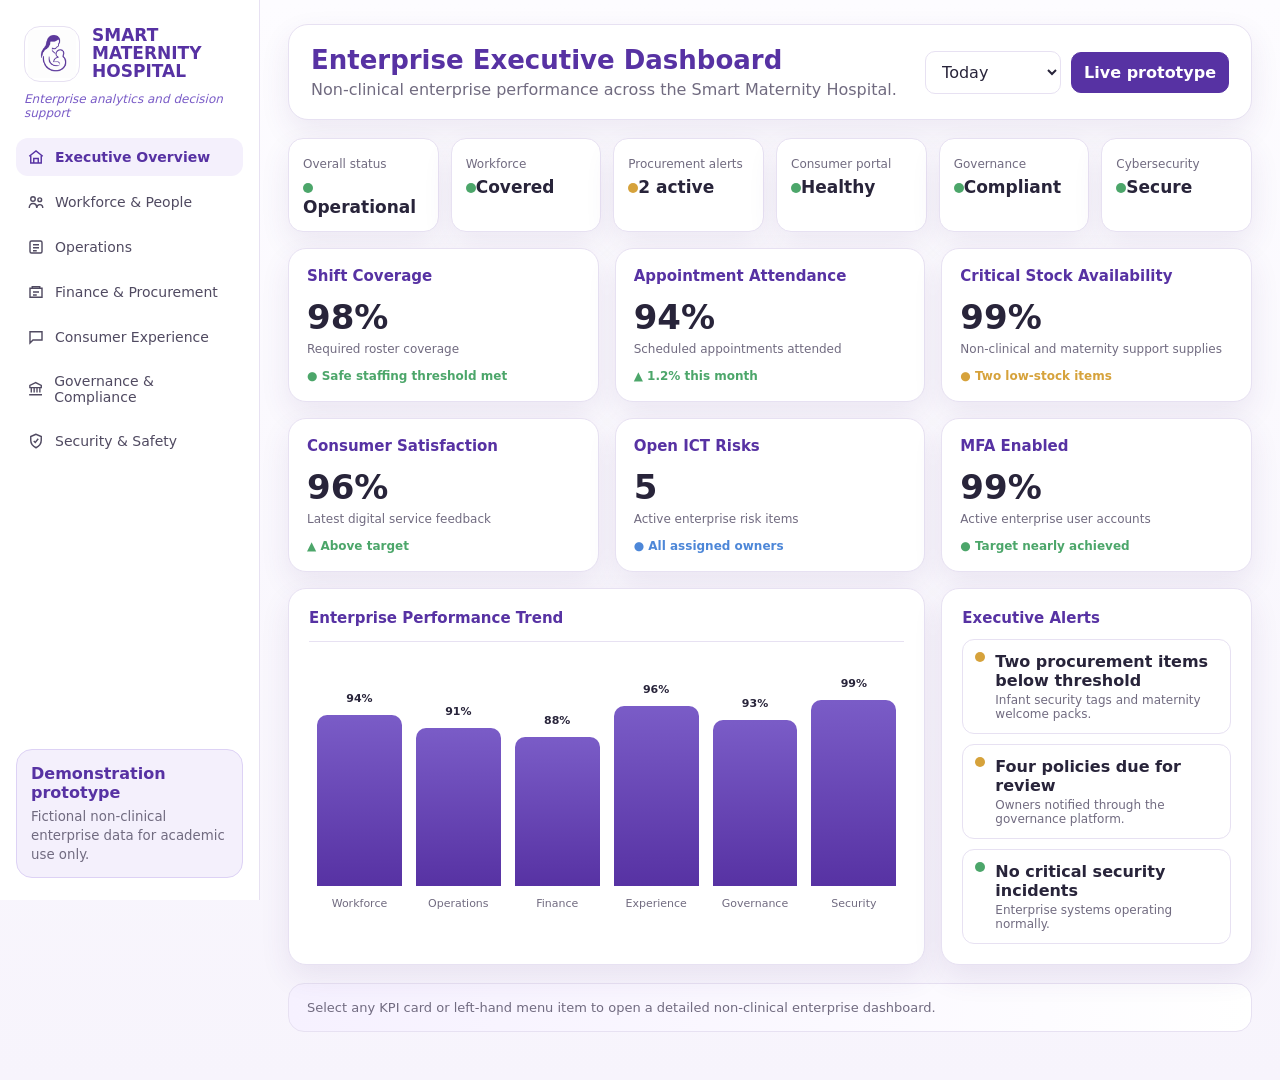
==== index.html @ a30bb9b2 "Add files via upload" ====
<!DOCTYPE html><html lang="en"><head><meta charset="UTF-8"><meta name="viewport" content="width=device-width,initial-scale=1.0"><title>Enterprise Executive Dashboard</title><link rel="stylesheet" href="assets/css/styles.css"></head>
<body><div class="shell">
<aside class="sidebar">
 <div>
  <div class="brand"><div class="logo"><img src="assets/smart-maternity-logo.png" alt="Smart Maternity Hospital logo"></div><h1>SMART<br>MATERNITY<br>HOSPITAL</h1></div>
  <div class="tagline">Enterprise analytics and decision support</div>
 </div>
 <nav><a class="nav-link active" href="index.html"><svg viewBox="0 0 24 24"><path d="M3 11 12 4l9 7"/><path d="M5 10v10h14V10"/><path d="M9 20v-6h6v6"/></svg>Executive Overview</a><a class="nav-link " href="workforce.html"><svg viewBox="0 0 24 24"><circle cx="8" cy="8" r="3"/><circle cx="17" cy="9" r="2.5"/><path d="M3 20c0-4 2-6 5-6s5 2 5 6M13 20c.2-3 1.8-4.5 4-4.5S21 17 21 20"/></svg>Workforce & People</a><a class="nav-link " href="operations.html"><svg viewBox="0 0 24 24"><rect x="4" y="4" width="16" height="16" rx="2"/><path d="M8 9h8M8 13h8M8 17h5"/></svg>Operations</a><a class="nav-link " href="finance.html"><svg viewBox="0 0 24 24"><path d="M4 7h16v12H4z"/><path d="M7 7V5h10v2M8 12h8M8 16h5"/></svg>Finance & Procurement</a><a class="nav-link " href="customer.html"><svg viewBox="0 0 24 24"><path d="M4 5h16v11H8l-4 4V5Z"/></svg>Consumer Experience</a><a class="nav-link " href="governance.html"><svg viewBox="0 0 24 24"><path d="M12 3 4 7v3h16V7l-8-4Z"/><path d="M6 10v7M10 10v7M14 10v7M18 10v7M3 20h18"/></svg>Governance & Compliance</a><a class="nav-link " href="security.html"><svg viewBox="0 0 24 24"><path d="M12 3 5 6v5c0 5 3 8 7 10 4-2 7-5 7-10V6l-7-3Z"/><path d="m9 12 2 2 4-5"/></svg>Security & Safety</a></nav>
 <div class="sidebar-note"><strong>Demonstration prototype</strong><small>Fictional non-clinical enterprise data for academic use only.</small></div>
</aside><main><header class="header"><div><h2>Enterprise Executive Dashboard</h2><p>Non-clinical enterprise performance across the Smart Maternity Hospital.</p></div><div class="controls"><select id="period"><option value="today">Today</option><option value="week">This week</option><option value="month">This month</option></select><span class="chip active">Live prototype</span></div></header>
<section class="summary-strip">
<div class="summary-item"><span>Overall status</span><strong class="statusline"><i class="dot green"></i>Operational</strong></div>
<div class="summary-item"><span>Workforce</span><strong class="statusline"><i class="dot green"></i>Covered</strong></div>
<div class="summary-item"><span>Procurement alerts</span><strong class="statusline"><i class="dot amber"></i>2 active</strong></div>
<div class="summary-item"><span>Consumer portal</span><strong class="statusline"><i class="dot green"></i>Healthy</strong></div>
<div class="summary-item"><span>Governance</span><strong class="statusline"><i class="dot green"></i>Compliant</strong></div>
<div class="summary-item"><span>Cybersecurity</span><strong class="statusline"><i class="dot green"></i>Secure</strong></div>
</section>

<section class="grid">
<a href="workforce.html" class="card metric-card"><h3>Shift Coverage</h3><div class="metric" id="coverage">98%</div><div class="sub">Required roster coverage</div><div class="trend up">● Safe staffing threshold met</div></a>
<a href="operations.html" class="card metric-card"><h3>Appointment Attendance</h3><div class="metric" id="attendance">94%</div><div class="sub">Scheduled appointments attended</div><div class="trend up">▲ 1.2% this month</div></a>
<a href="finance.html" class="card metric-card"><h3>Critical Stock Availability</h3><div class="metric" id="stock">99%</div><div class="sub">Non-clinical and maternity support supplies</div><div class="trend warn">● Two low-stock items</div></a>
<a href="customer.html" class="card metric-card"><h3>Consumer Satisfaction</h3><div class="metric" id="satisfaction">96%</div><div class="sub">Latest digital service feedback</div><div class="trend up">▲ Above target</div></a>
<a href="governance.html" class="card metric-card"><h3>Open ICT Risks</h3><div class="metric" id="risks">5</div><div class="sub">Active enterprise risk items</div><div class="trend neutral">● All assigned owners</div></a>
<a href="security.html" class="card metric-card"><h3>MFA Enabled</h3><div class="metric" id="mfa">99%</div><div class="sub">Active enterprise user accounts</div><div class="trend up">● Target nearly achieved</div></a>
<article class="panel wide"><h3>Enterprise Performance Trend</h3><div class="chart">
<div class="bar" style="height:78%"><em>94%</em><span>Workforce</span></div>
<div class="bar" style="height:72%"><em>91%</em><span>Operations</span></div>
<div class="bar" style="height:68%"><em>88%</em><span>Finance</span></div>
<div class="bar" style="height:82%"><em>96%</em><span>Experience</span></div>
<div class="bar" style="height:76%"><em>93%</em><span>Governance</span></div>
<div class="bar" style="height:85%"><em>99%</em><span>Security</span></div>
</div></article>
<article class="panel"><h3>Executive Alerts</h3><div class="alerts">
<div class="alert"><i class="dot amber"></i><div><strong>Two procurement items below threshold</strong><div class="sub">Infant security tags and maternity welcome packs.</div></div></div>
<div class="alert"><i class="dot amber"></i><div><strong>Four policies due for review</strong><div class="sub">Owners notified through the governance platform.</div></div></div>
<div class="alert"><i class="dot green"></i><div><strong>No critical security incidents</strong><div class="sub">Enterprise systems operating normally.</div></div></div>
</div></article>
</section><div class="footer-note">Select any KPI card or left-hand menu item to open a detailed non-clinical enterprise dashboard.</div>
</main></div><script src="assets/js/app.js"></script></body></html>
---- assets/css/styles.css ----
:root{
  --purple:#5732a3;--purple2:#7a5cc7;--lav:#f4f0fc;--pink:#ef6fa8;
  --green:#4ca66a;--amber:#d6a23b;--blue:#4d87d8;--red:#d85757;
  --ink:#28243a;--muted:#716b80;--line:#e7e1f2;--card:#fff;
  --shadow:0 12px 30px rgba(76,47,127,.09)
}
*{box-sizing:border-box}
body{margin:0;font-family:Inter,system-ui,-apple-system,BlinkMacSystemFont,"Segoe UI",sans-serif;background:linear-gradient(180deg,#fdfcff,#f7f4fc);color:var(--ink)}
a{text-decoration:none;color:inherit}button,select{font:inherit}
.shell{min-height:100vh;display:grid;grid-template-columns:260px 1fr}
.sidebar{background:#fff;border-right:1px solid var(--line);padding:22px 16px;position:sticky;top:0;height:100vh;display:flex;flex-direction:column;gap:18px}
.brand{display:flex;align-items:center;gap:12px;padding:4px 8px 10px}.logo{width:56px;height:56px;border-radius:16px;border:1px solid var(--line);display:grid;place-items:center;overflow:hidden;background:#fff}.logo img{width:48px;height:48px;object-fit:contain}
.brand h1{margin:0;color:var(--purple);font-size:17px;line-height:1.05}.tagline{font-size:12px;color:var(--purple2);font-style:italic;padding:0 8px}
nav{display:grid;gap:7px}.nav-link{padding:10px 11px;border-radius:12px;color:#504a61;display:flex;align-items:center;gap:10px;font-size:14px}.nav-link:hover,.nav-link.active{background:var(--lav);color:var(--purple);font-weight:800}
.nav-link svg{width:18px;height:18px;fill:none;stroke:currentColor;stroke-width:1.9}
.sidebar-note{margin-top:auto;background:var(--lav);border:1px solid #ddd2f5;border-radius:16px;padding:14px}.sidebar-note strong{display:block;color:var(--purple);margin-bottom:4px}.sidebar-note small{color:var(--muted)}
main{padding:24px 28px 48px;max-width:1540px;width:100%;margin:auto}
.header{background:#fff;border:1px solid var(--line);border-radius:20px;box-shadow:var(--shadow);padding:20px 22px;display:flex;justify-content:space-between;align-items:center;gap:20px;margin-bottom:18px}.header h2{margin:0;color:var(--purple);font-size:26px}.header p{margin:5px 0 0;color:var(--muted)}
.controls{display:flex;gap:10px;align-items:center;flex-wrap:wrap}select,.chip{border:1px solid var(--line);background:#fff;color:var(--ink);padding:10px 12px;border-radius:10px}.chip{color:var(--purple);font-weight:800}.chip.active{background:var(--purple);color:#fff;border-color:var(--purple)}
.summary-strip{display:grid;grid-template-columns:repeat(6,minmax(0,1fr));gap:12px;margin-bottom:16px}.summary-item{background:#fff;border:1px solid var(--line);border-radius:15px;padding:14px;box-shadow:var(--shadow)}.summary-item span{font-size:12px;color:var(--muted)}.summary-item strong{display:block;margin-top:5px;font-size:17px}.statusline{display:flex;align-items:center;gap:7px}
.dot{width:10px;height:10px;border-radius:50%;display:inline-block;flex:0 0 auto}.green{background:var(--green)}.amber{background:var(--amber)}.red{background:var(--red)}.blue{background:var(--blue)}
.grid{display:grid;grid-template-columns:repeat(3,minmax(0,1fr));gap:16px}.card,.panel{background:#fff;border:1px solid var(--line);border-radius:18px;box-shadow:var(--shadow)}.metric-card{padding:18px;min-height:154px;display:flex;flex-direction:column;transition:.2s}.metric-card:hover{transform:translateY(-2px);border-color:#cab9ed}
.card h3,.panel h3{margin:0;color:var(--purple);font-size:15px}.metric{font-size:34px;font-weight:800;line-height:1;margin:15px 0 8px}.sub{font-size:12px;color:var(--muted)}.trend{margin-top:auto;padding-top:12px;font-size:12px;font-weight:800}.up{color:var(--green)}.warn{color:var(--amber)}.down{color:var(--red)}.neutral{color:var(--blue)}
.progress{height:9px;border-radius:999px;background:#eee9f6;overflow:hidden;margin-top:12px}.progress span{display:block;height:100%;background:linear-gradient(90deg,var(--purple),var(--purple2))}
.panel{padding:20px}.wide{grid-column:span 2}.full{grid-column:1/-1}.alerts{display:grid;gap:10px;margin-top:12px}.alert{display:flex;gap:10px;border:1px solid var(--line);border-radius:12px;padding:12px}.alert strong{display:block;margin-bottom:3px}
.kpi-list{display:grid;gap:10px;margin-top:14px}.kpi-row{display:flex;justify-content:space-between;gap:20px;padding:12px;border:1px solid var(--line);border-radius:12px}.kpi-row strong{color:var(--purple)}
.chart{height:245px;display:flex;align-items:flex-end;gap:14px;padding:25px 8px 0;border-top:1px solid var(--line);margin-top:14px}.bar{flex:1;background:linear-gradient(180deg,var(--purple2),var(--purple));border-radius:10px 10px 0 0;position:relative;min-width:25px}.bar span{position:absolute;bottom:-24px;left:50%;transform:translateX(-50%);font-size:11px;color:var(--muted)}.bar em{position:absolute;top:-23px;left:50%;transform:translateX(-50%);font-size:11px;font-style:normal;font-weight:800}
.stock-table{width:100%;border-collapse:collapse;margin-top:14px}.stock-table th,.stock-table td{padding:11px 10px;border-bottom:1px solid var(--line);text-align:left;font-size:13px}.stock-table th{color:var(--purple);font-size:12px}.pill{display:inline-flex;align-items:center;gap:6px;border-radius:999px;padding:5px 8px;font-size:11px;font-weight:800;background:var(--lav)}
.footer-note{margin-top:18px;background:linear-gradient(90deg,#f6f1ff,#fff);border:1px solid var(--line);border-radius:16px;padding:16px 18px;color:var(--muted);font-size:13px}
@media(max-width:1180px){.summary-strip{grid-template-columns:repeat(3,1fr)}.grid{grid-template-columns:repeat(2,minmax(0,1fr))}}
@media(max-width:920px){.shell{grid-template-columns:1fr}.sidebar{position:relative;height:auto;border-right:0;border-bottom:1px solid var(--line)}nav{grid-template-columns:repeat(3,1fr)}.sidebar-note{display:none}}
@media(max-width:680px){main{padding:14px}.header{flex-direction:column;align-items:flex-start}.summary-strip,.grid{grid-template-columns:1fr}.wide{grid-column:span 1}nav{grid-template-columns:1fr 1fr}.controls{width:100%}select,.chip{flex:1}}
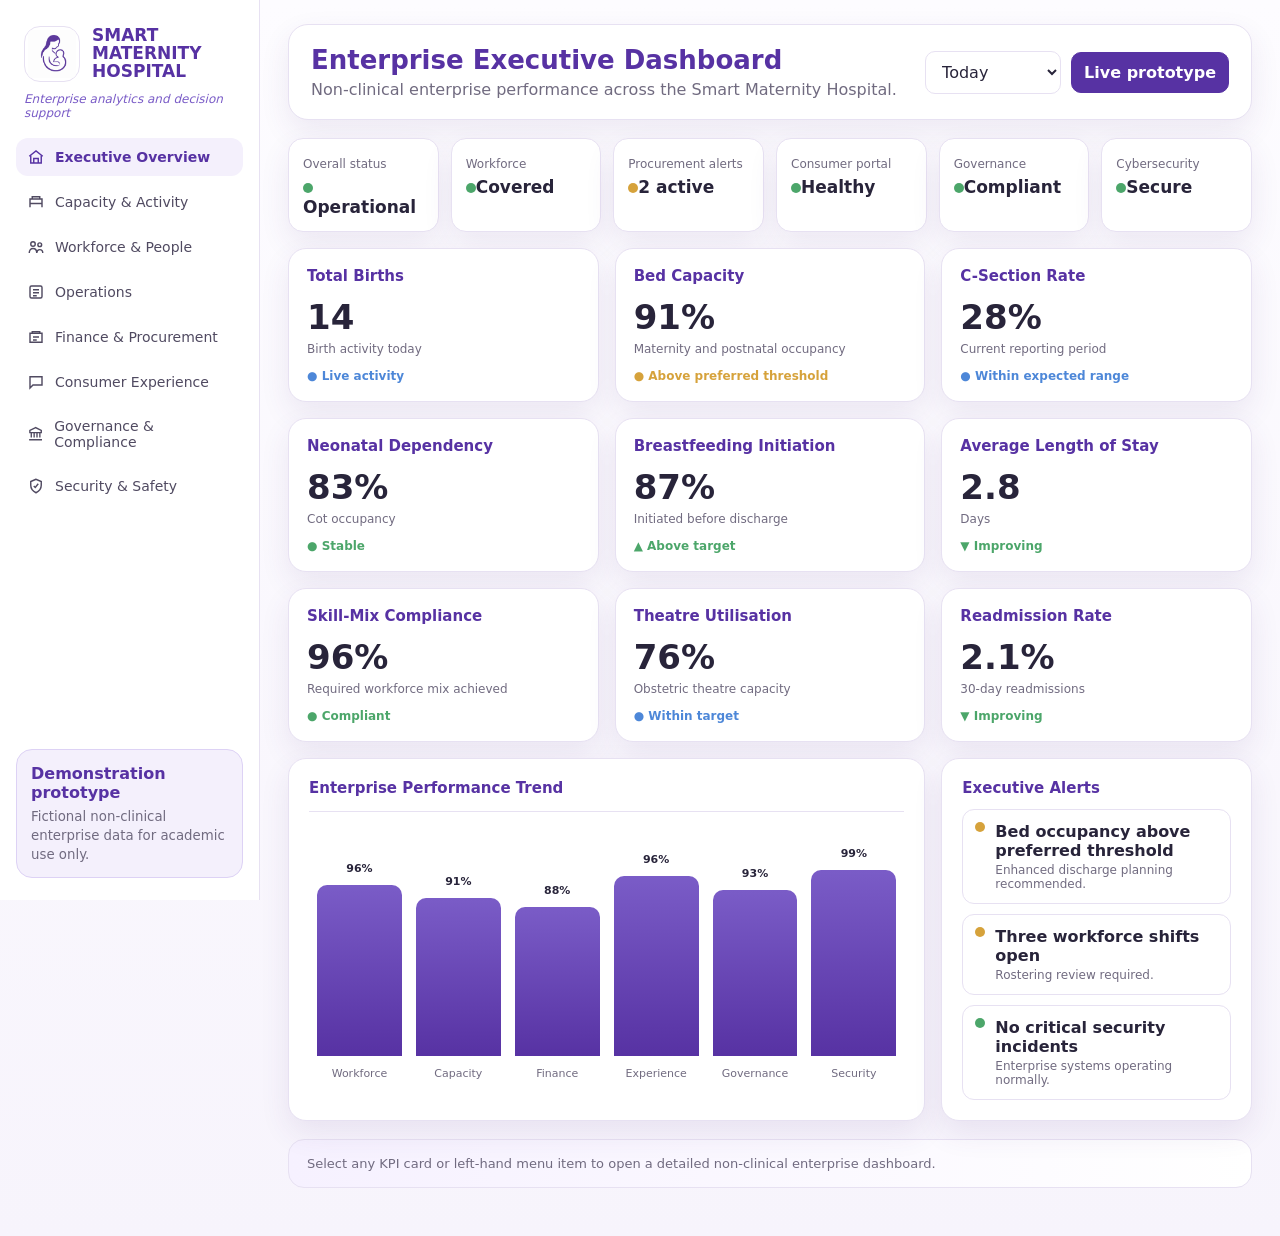
==== commit 44611f66: "Add files via upload" ====
--- a/index.html
+++ b/index.html
@@ -5,7 +5,7 @@
   <div class="brand"><div class="logo"><img src="assets/smart-maternity-logo.png" alt="Smart Maternity Hospital logo"></div><h1>SMART<br>MATERNITY<br>HOSPITAL</h1></div>
   <div class="tagline">Enterprise analytics and decision support</div>
  </div>
- <nav><a class="nav-link active" href="index.html"><svg viewBox="0 0 24 24"><path d="M3 11 12 4l9 7"/><path d="M5 10v10h14V10"/><path d="M9 20v-6h6v6"/></svg>Executive Overview</a><a class="nav-link " href="workforce.html"><svg viewBox="0 0 24 24"><circle cx="8" cy="8" r="3"/><circle cx="17" cy="9" r="2.5"/><path d="M3 20c0-4 2-6 5-6s5 2 5 6M13 20c.2-3 1.8-4.5 4-4.5S21 17 21 20"/></svg>Workforce & People</a><a class="nav-link " href="operations.html"><svg viewBox="0 0 24 24"><rect x="4" y="4" width="16" height="16" rx="2"/><path d="M8 9h8M8 13h8M8 17h5"/></svg>Operations</a><a class="nav-link " href="finance.html"><svg viewBox="0 0 24 24"><path d="M4 7h16v12H4z"/><path d="M7 7V5h10v2M8 12h8M8 16h5"/></svg>Finance & Procurement</a><a class="nav-link " href="customer.html"><svg viewBox="0 0 24 24"><path d="M4 5h16v11H8l-4 4V5Z"/></svg>Consumer Experience</a><a class="nav-link " href="governance.html"><svg viewBox="0 0 24 24"><path d="M12 3 4 7v3h16V7l-8-4Z"/><path d="M6 10v7M10 10v7M14 10v7M18 10v7M3 20h18"/></svg>Governance & Compliance</a><a class="nav-link " href="security.html"><svg viewBox="0 0 24 24"><path d="M12 3 5 6v5c0 5 3 8 7 10 4-2 7-5 7-10V6l-7-3Z"/><path d="m9 12 2 2 4-5"/></svg>Security & Safety</a></nav>
+ <nav><a class="nav-link active" href="index.html"><svg viewBox="0 0 24 24"><path d="M3 11 12 4l9 7"/><path d="M5 10v10h14V10"/><path d="M9 20v-6h6v6"/></svg>Executive Overview</a><a class="nav-link" href="capacity.html"><svg viewBox="0 0 24 24"><path d="M4 19V8h16v11"/><path d="M7 8V5h10v3M4 14h16"/></svg>Capacity & Activity</a><a class="nav-link " href="workforce.html"><svg viewBox="0 0 24 24"><circle cx="8" cy="8" r="3"/><circle cx="17" cy="9" r="2.5"/><path d="M3 20c0-4 2-6 5-6s5 2 5 6M13 20c.2-3 1.8-4.5 4-4.5S21 17 21 20"/></svg>Workforce & People</a><a class="nav-link " href="operations.html"><svg viewBox="0 0 24 24"><rect x="4" y="4" width="16" height="16" rx="2"/><path d="M8 9h8M8 13h8M8 17h5"/></svg>Operations</a><a class="nav-link " href="finance.html"><svg viewBox="0 0 24 24"><path d="M4 7h16v12H4z"/><path d="M7 7V5h10v2M8 12h8M8 16h5"/></svg>Finance & Procurement</a><a class="nav-link " href="customer.html"><svg viewBox="0 0 24 24"><path d="M4 5h16v11H8l-4 4V5Z"/></svg>Consumer Experience</a><a class="nav-link " href="governance.html"><svg viewBox="0 0 24 24"><path d="M12 3 4 7v3h16V7l-8-4Z"/><path d="M6 10v7M10 10v7M14 10v7M18 10v7M3 20h18"/></svg>Governance & Compliance</a><a class="nav-link " href="security.html"><svg viewBox="0 0 24 24"><path d="M12 3 5 6v5c0 5 3 8 7 10 4-2 7-5 7-10V6l-7-3Z"/><path d="m9 12 2 2 4-5"/></svg>Security & Safety</a></nav>
  <div class="sidebar-note"><strong>Demonstration prototype</strong><small>Fictional non-clinical enterprise data for academic use only.</small></div>
 </aside><main><header class="header"><div><h2>Enterprise Executive Dashboard</h2><p>Non-clinical enterprise performance across the Smart Maternity Hospital.</p></div><div class="controls"><select id="period"><option value="today">Today</option><option value="week">This week</option><option value="month">This month</option></select><span class="chip active">Live prototype</span></div></header>
 <section class="summary-strip">
@@ -17,25 +17,32 @@
 <div class="summary-item"><span>Cybersecurity</span><strong class="statusline"><i class="dot green"></i>Secure</strong></div>
 </section>
 
+
 <section class="grid">
-<a href="workforce.html" class="card metric-card"><h3>Shift Coverage</h3><div class="metric" id="coverage">98%</div><div class="sub">Required roster coverage</div><div class="trend up">● Safe staffing threshold met</div></a>
-<a href="operations.html" class="card metric-card"><h3>Appointment Attendance</h3><div class="metric" id="attendance">94%</div><div class="sub">Scheduled appointments attended</div><div class="trend up">▲ 1.2% this month</div></a>
-<a href="finance.html" class="card metric-card"><h3>Critical Stock Availability</h3><div class="metric" id="stock">99%</div><div class="sub">Non-clinical and maternity support supplies</div><div class="trend warn">● Two low-stock items</div></a>
-<a href="customer.html" class="card metric-card"><h3>Consumer Satisfaction</h3><div class="metric" id="satisfaction">96%</div><div class="sub">Latest digital service feedback</div><div class="trend up">▲ Above target</div></a>
-<a href="governance.html" class="card metric-card"><h3>Open ICT Risks</h3><div class="metric" id="risks">5</div><div class="sub">Active enterprise risk items</div><div class="trend neutral">● All assigned owners</div></a>
-<a href="security.html" class="card metric-card"><h3>MFA Enabled</h3><div class="metric" id="mfa">99%</div><div class="sub">Active enterprise user accounts</div><div class="trend up">● Target nearly achieved</div></a>
+<a href="capacity.html" class="card metric-card"><h3>Total Births</h3><div class="metric" id="births">14</div><div class="sub">Birth activity today</div><div class="trend neutral">● Live activity</div></a>
+<a href="capacity.html" class="card metric-card"><h3>Bed Capacity</h3><div class="metric" id="beds">91%</div><div class="sub">Maternity and postnatal occupancy</div><div class="trend warn">● Above preferred threshold</div></a>
+<a href="customer.html" class="card metric-card"><h3>C-Section Rate</h3><div class="metric" id="csection">28%</div><div class="sub">Current reporting period</div><div class="trend neutral">● Within expected range</div></a>
+<a href="capacity.html" class="card metric-card"><h3>Neonatal Dependency</h3><div class="metric" id="neonatal">83%</div><div class="sub">Cot occupancy</div><div class="trend up">● Stable</div></a>
+<a href="capacity.html" class="card metric-card"><h3>Breastfeeding Initiation</h3><div class="metric" id="feeding">87%</div><div class="sub">Initiated before discharge</div><div class="trend up">▲ Above target</div></a>
+<a href="capacity.html" class="card metric-card"><h3>Average Length of Stay</h3><div class="metric" id="stay">2.8</div><div class="sub">Days</div><div class="trend up">▼ Improving</div></a>
+<a href="workforce.html" class="card metric-card"><h3>Skill-Mix Compliance</h3><div class="metric" id="skillmix">96%</div><div class="sub">Required workforce mix achieved</div><div class="trend up">● Compliant</div></a>
+<a href="capacity.html" class="card metric-card"><h3>Theatre Utilisation</h3><div class="metric" id="theatre">76%</div><div class="sub">Obstetric theatre capacity</div><div class="trend neutral">● Within target</div></a>
+<a href="customer.html" class="card metric-card"><h3>Readmission Rate</h3><div class="metric" id="readmit">2.1%</div><div class="sub">30-day readmissions</div><div class="trend up">▼ Improving</div></a>
+
 <article class="panel wide"><h3>Enterprise Performance Trend</h3><div class="chart">
-<div class="bar" style="height:78%"><em>94%</em><span>Workforce</span></div>
-<div class="bar" style="height:72%"><em>91%</em><span>Operations</span></div>
+<div class="bar" style="height:78%"><em>96%</em><span>Workforce</span></div>
+<div class="bar" style="height:72%"><em>91%</em><span>Capacity</span></div>
 <div class="bar" style="height:68%"><em>88%</em><span>Finance</span></div>
 <div class="bar" style="height:82%"><em>96%</em><span>Experience</span></div>
 <div class="bar" style="height:76%"><em>93%</em><span>Governance</span></div>
 <div class="bar" style="height:85%"><em>99%</em><span>Security</span></div>
 </div></article>
+
 <article class="panel"><h3>Executive Alerts</h3><div class="alerts">
-<div class="alert"><i class="dot amber"></i><div><strong>Two procurement items below threshold</strong><div class="sub">Infant security tags and maternity welcome packs.</div></div></div>
-<div class="alert"><i class="dot amber"></i><div><strong>Four policies due for review</strong><div class="sub">Owners notified through the governance platform.</div></div></div>
+<div class="alert"><i class="dot amber"></i><div><strong>Bed occupancy above preferred threshold</strong><div class="sub">Enhanced discharge planning recommended.</div></div></div>
+<div class="alert"><i class="dot amber"></i><div><strong>Three workforce shifts open</strong><div class="sub">Rostering review required.</div></div></div>
 <div class="alert"><i class="dot green"></i><div><strong>No critical security incidents</strong><div class="sub">Enterprise systems operating normally.</div></div></div>
 </div></article>
-</section><div class="footer-note">Select any KPI card or left-hand menu item to open a detailed non-clinical enterprise dashboard.</div>
+</section>
+<div class="footer-note">Select any KPI card or left-hand menu item to open a detailed non-clinical enterprise dashboard.</div>
 </main></div><script src="assets/js/app.js"></script></body></html>
--- a/assets/css/styles.css
+++ b/assets/css/styles.css
@@ -31,3 +31,10 @@
 @media(max-width:1180px){.summary-strip{grid-template-columns:repeat(3,1fr)}.grid{grid-template-columns:repeat(2,minmax(0,1fr))}}
 @media(max-width:920px){.shell{grid-template-columns:1fr}.sidebar{position:relative;height:auto;border-right:0;border-bottom:1px solid var(--line)}nav{grid-template-columns:repeat(3,1fr)}.sidebar-note{display:none}}
 @media(max-width:680px){main{padding:14px}.header{flex-direction:column;align-items:flex-start}.summary-strip,.grid{grid-template-columns:1fr}.wide{grid-column:span 1}nav{grid-template-columns:1fr 1fr}.controls{width:100%}select,.chip{flex:1}}
+
+.section-heading{grid-column:1/-1;margin:4px 0 -4px;color:var(--purple);font-size:18px}
+.mini-grid{display:grid;grid-template-columns:repeat(2,minmax(0,1fr));gap:10px;margin-top:14px}
+.mini-kpi{border:1px solid var(--line);border-radius:12px;padding:12px}
+.mini-kpi span{display:block;color:var(--muted);font-size:12px}
+.mini-kpi strong{display:block;color:var(--purple);font-size:20px;margin-top:4px}
+@media(max-width:680px){.mini-grid{grid-template-columns:1fr}}
